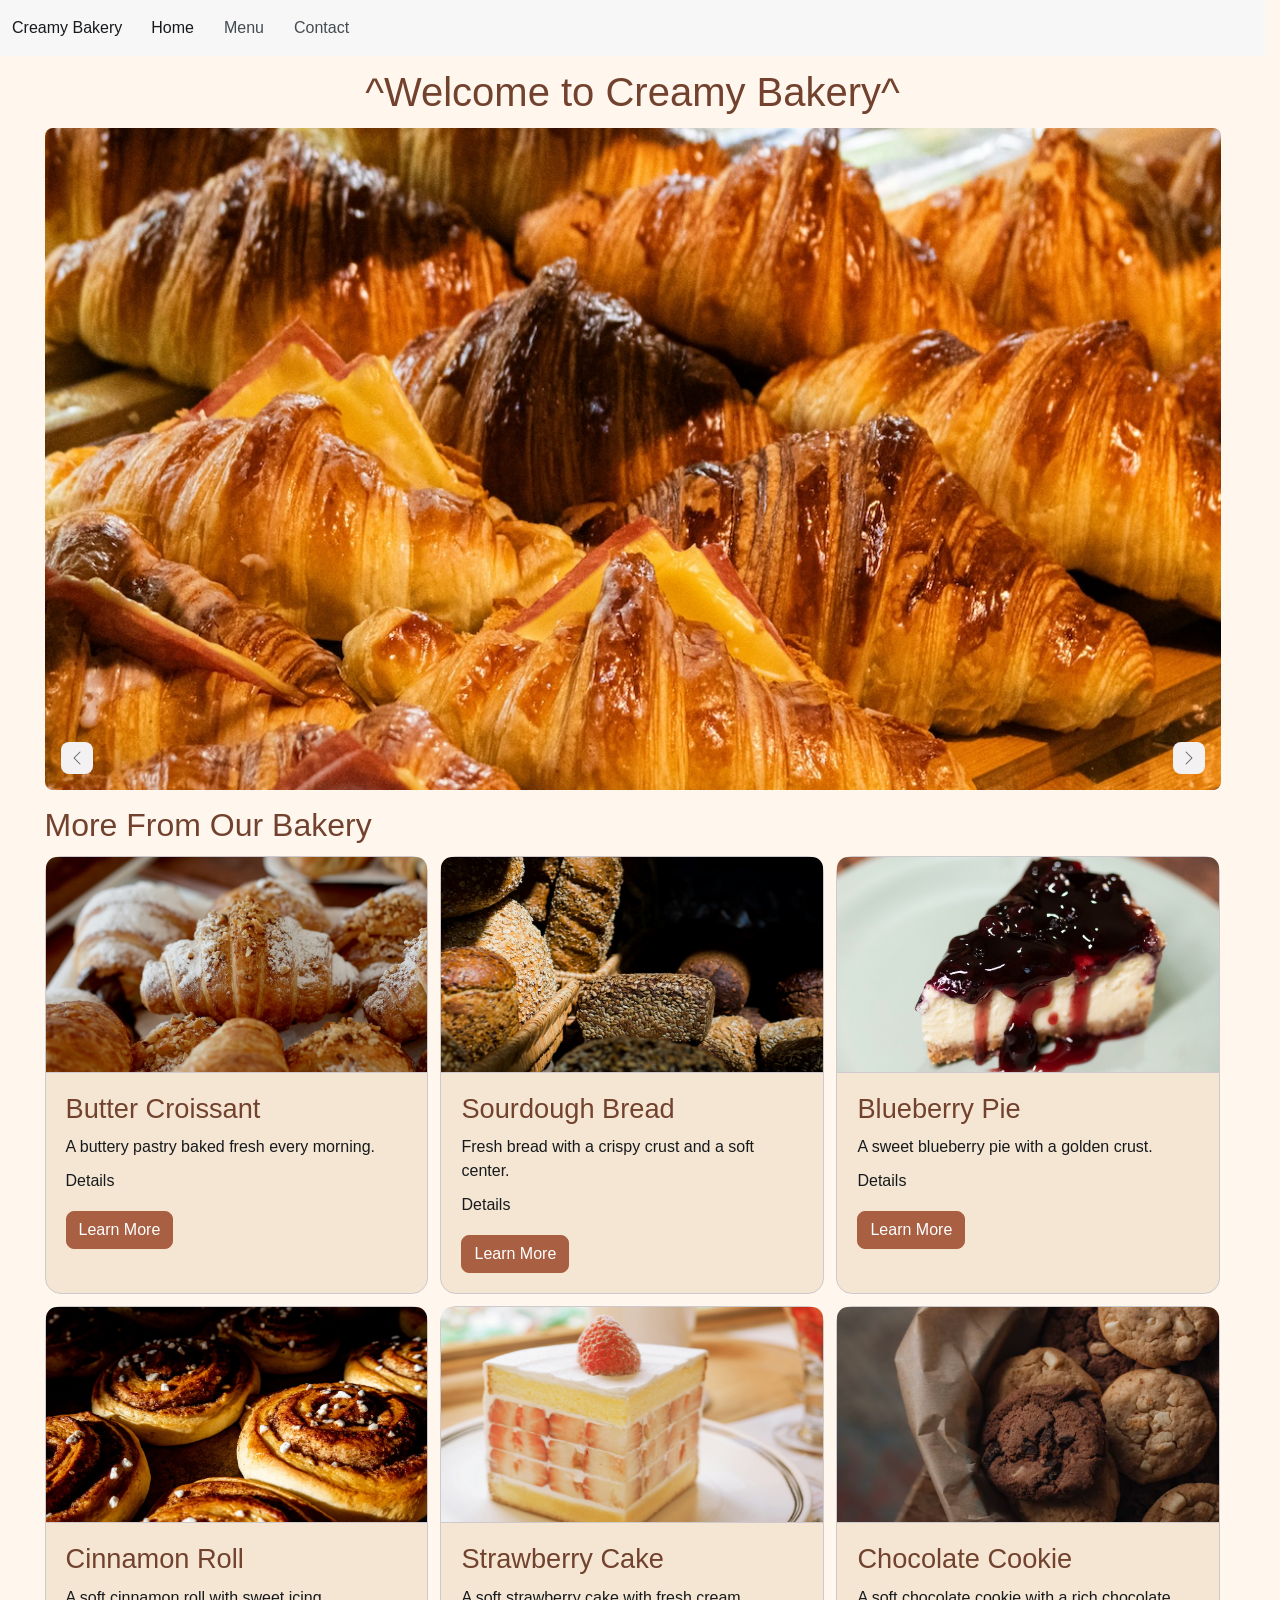
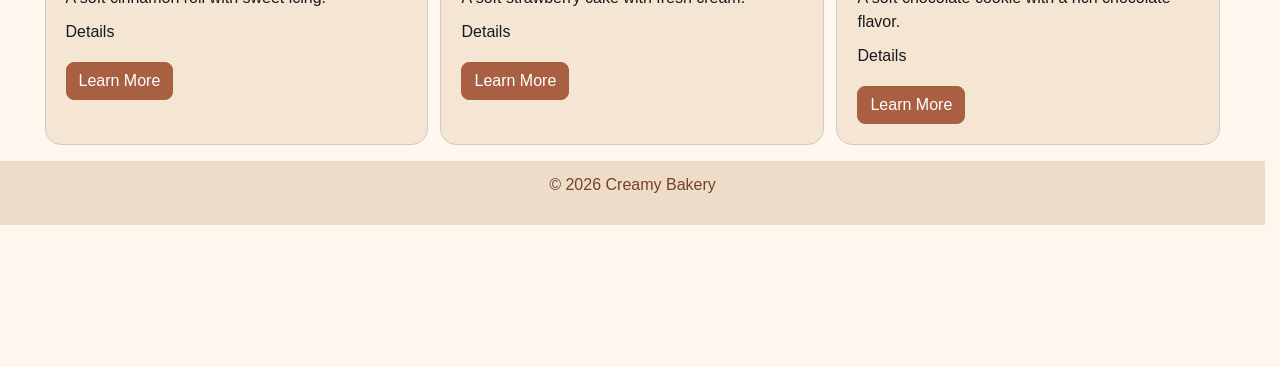
==== index.html @ a1c28848 "first commit" ====
<!DOCTYPE html>
<html lang="en">
<head>
    <meta charset="UTF-8">
    <meta name="viewport" content="width=device-width, initial-scale=1.0">
    <title>Creamy Bakery</title>

    <link rel="stylesheet" href="css/bootstrap.min.css">
    <link rel="stylesheet" href="css/style.css">
</head>
<body>
    
    <nav class="navbar md:navbar-expand bg-1 fg-2">
        <div class="container-fluid">
            <a class="navbar-brand" href="index.html">Creamy Bakery</a>
            
            <button class="btn-icon navbar-toggler" type="button"
                data-bs-toggle="drawer" data-bs-target="#navbarNav"
                aria-controls="navbarNav" aria-expanded="false"
                aria-label="Toggle navigation">
                <span class="navbar-toggler-icon" aria-hidden="true"></span>
            </button>
            
            <dialog class="drawer drawer-end" tabindex="-1" id="navbarNav" aria-labelledby="navbarNavLabel">
                <div class="drawer-header">
                    <h2 class="drawer-title" id="navbarNavLabel">Menu</h2>
                    <button type="button" class="btn-close"
                        data-bs-dismiss="drawer" aria-label="Close"></button>
                </div>
                
                <div class="drawer-body">
                    <ul class="navbar-nav">
                        <li class="nav-item">
                            <a class="nav-link active" aria-current="page" href="index.html">Home</a>
                        </li>
                        
                        <li class="nav-item">
                            <a class="nav-link" href="#">Menu</a>
                        </li>
                        
                        <li class="nav-item">
                            <a class="nav-link" href="contact.html">Contact</a>
                        </li>
                    </ul>
                </div>
            </dialog>
        </div>
    </nav>
    
    <main>
        <h1 class="text-center mt-4 mb-4"> ^Welcome to Creamy Bakery^ </h1>
        
        <div class="container">
            <div id="heroCarousel" class="carousel carousel-overlay">
                <div class="carousel-inner rounded-5">
                    <div class="carousel-item active">
                        <img src="images/Croissants.jpg" class="d-block w-100" alt="Freshly baked croissants">
                    </div>
                    
                    <div class="carousel-item">
                        <img src="images/Fresh Bread.jpg" class="d-block w-100" alt="Freshly baked bread">
                    </div>
                    
                    <div class="carousel-item">
                        <img src="images/Blueberry Pie.jpg" class="d-block w-100" alt="Blueberry pie">
                    </div>
                </div>
                
                <div class="carousel-overlay-controls">
                    <button class="btn-icon btn-sm btn-subtle theme-secondary" type="button"
                        data-bs-target="#heroCarousel" data-bs-slide="prev">
                        <span class="carousel-icon-prev" aria-hidden="true"></span>
                        <span class="visually-hidden">Previous</span>
                    </button>
                    
                    <button class="btn-icon btn-sm btn-subtle theme-secondary" type="button"
                        data-bs-target="#heroCarousel" data-bs-slide="next">
                        <span class="carousel-icon-next" aria-hidden="true"></span>
                        <span class="visually-hidden">Next</span>
                    </button>
                </div>
            </div>
        </div>
    
        <section class="container mt-5">
            <h2 class="mb-4">More From Our Bakery</h2>
            <div class="row g-4">

                <div class="col-12 md:col-6 lg:col-4">
                    <div class="card h-100">
                        <img src="images/Croissants2.jpg" class="card-img-top" alt="Freshly baked croissants">
                        
                        <div class="card-body">
                            <h3 class="card-title">Butter Croissant</h3>
                            <p class="card-text">A buttery pastry baked fresh every morning.</p>
                            
                            <details class="accordion-item">
                                <summary class="accordion-header">Details</summary>
                                <div class="accordion-body">Made with butter and baked until golden and crisp.</div>
                            </details>
                            
                            <button type="button" class="btn-solid theme-primary mt-3"
                                data-bs-toggle="dialog" data-bs-target="#productDialog1">Learn More</button>
                        </div>
                    </div>
                    
                    <dialog class="dialog" id="productDialog1" aria-labelledby="productDialogLabel1">
                        <div class="dialog-header">
                            <h2 class="dialog-title" id="productDialogLabel1">Butter Croissant</h2>
                            <button type="button" class="btn-close" data-bs-dismiss="dialog" aria-label="Close"></button>
                        </div>
                        
                        <div class="dialog-body">
                            <p> Our butter croissant has a crisp outside and a soft, buttery inside.</p>
                        </div>
                        
                        <div class="dialog-footer">
                            <button type="button" class="btn-solid theme-primary" data-bs-dismiss="dialog"> Close</button>
                        </div>
                    </dialog>
                </div>


                <div class="col-12 md:col-6 lg:col-4">
                    <div class="card h-100">
                        <img src="images/Fresh Bread2.jpg" class="card-img-top" alt="Freshly baked bread">

                        <div class="card-body">
                            <h3 class="card-title">Sourdough Bread</h3>
                            <p class="card-text">Fresh bread with a crispy crust and a soft center.</p>

                            <details class="accordion-item">
                                <summary class="accordion-header">Details</summary>
                                <div class="accordion-body">Made with a slow fermentation process for a rich flavor.</div>
                            </details>

                            <button type="button" class="btn-solid theme-primary mt-3"
                                data-bs-toggle="dialog" data-bs-target="#productDialog2">Learn More</button>
                        </div>
                    </div>

                    <dialog class="dialog" id="productDialog2" aria-labelledby="productDialogLabel2">
                        <div class="dialog-header">
                            <h2 class="dialog-title" id="productDialogLabel2">Sourdough Bread</h2>
                            <button type="button" class="btn-close" data-bs-dismiss="dialog" aria-label="Close"></button>
                        </div>

                        <div class="dialog-body">
                            <p>Our sourdough bread is slowly fermented and baked fresh for a crispy crust.</p>
                        </div>

                        <div class="dialog-footer">
                            <button type="button" class="btn-solid theme-primary" data-bs-dismiss="dialog">Close</button>
                        </div>
                    </dialog>
                </div>


                <div class="col-12 md:col-6 lg:col-4">
                    <div class="card h-100">
                        <img src="images/Blueberry Pie2.jpg" class="card-img-top" alt="Blueberry pie with a golden crust">

                        <div class="card-body">
                            <h3 class="card-title">Blueberry Pie</h3>
                            <p class="card-text">A sweet blueberry pie with a golden crust.</p>

                            <details class="accordion-item">
                                <summary class="accordion-header">Details</summary>
                                <div class="accordion-body">Filled with blueberries and baked until the crust is golden.</div>
                            </details>

                            <button type="button" class="btn-solid theme-primary mt-3"
                                data-bs-toggle="dialog" data-bs-target="#productDialog3">Learn More</button>
                        </div>
                    </div>

                    <dialog class="dialog" id="productDialog3" aria-labelledby="productDialogLabel3">
                        <div class="dialog-header">
                            <h2 class="dialog-title" id="productDialogLabel3">Blueberry Pie</h2>
                            <button type="button" class="btn-close" data-bs-dismiss="dialog" aria-label="Close"></button>
                        </div>

                        <div class="dialog-body">
                            <p>Our blueberry pie combines a sweet blueberry filling with a flaky crust.</p>
                        </div>

                        <div class="dialog-footer">
                            <button type="button" class="btn-solid theme-primary" data-bs-dismiss="dialog">Close</button>
                        </div>
                    </dialog>
                </div>


                <div class="col-12 md:col-6 lg:col-4">
                    <div class="card h-100">
                        <img src="images/Cinnamon Roll.jpg" class="card-img-top" alt="Fresh cinnamon roll with icing">

                        <div class="card-body">
                            <h3 class="card-title">Cinnamon Roll</h3>
                            <p class="card-text">A soft cinnamon roll with sweet icing.</p>

                            <details class="accordion-item">
                                <summary class="accordion-header">Details</summary>
                                <div class="accordion-body">Rolled with cinnamon sugar and topped with icing.</div>
                            </details>

                            <button type="button" class="btn-solid theme-primary mt-3"
                                data-bs-toggle="dialog" data-bs-target="#productDialog4">Learn More</button>
                        </div>
                    </div>

                    <dialog class="dialog" id="productDialog4" aria-labelledby="productDialogLabel4">
                        <div class="dialog-header">
                            <h2 class="dialog-title" id="productDialogLabel4">Cinnamon Roll</h2>
                            <button type="button" class="btn-close" data-bs-dismiss="dialog" aria-label="Close"></button>
                        </div>

                        <div class="dialog-body">
                            <p>Our cinnamon rolls are baked until soft and finished with a sweet icing.</p>
                        </div>

                        <div class="dialog-footer">
                            <button type="button" class="btn-solid theme-primary" data-bs-dismiss="dialog">Close</button>
                        </div>
                    </dialog>
                </div>


                <div class="col-12 md:col-6 lg:col-4">
                    <div class="card h-100">
                        <img src="images/Strawberry Cake.jpg" class="card-img-top" alt="Strawberry cake with cream and fresh strawberries">

                        <div class="card-body">
                            <h3 class="card-title">Strawberry Cake</h3>
                            <p class="card-text">A soft strawberry cake with fresh cream.</p>

                            <details class="accordion-item">
                                <summary class="accordion-header">Details</summary>
                                <div class="accordion-body">Made with soft sponge cake, cream, and fresh strawberries.</div>
                            </details>

                            <button type="button" class="btn-solid theme-primary mt-3"
                                data-bs-toggle="dialog" data-bs-target="#productDialog5">Learn More</button>
                        </div>
                    </div>

                    <dialog class="dialog" id="productDialog5" aria-labelledby="productDialogLabel5">
                        <div class="dialog-header">
                            <h2 class="dialog-title" id="productDialogLabel5">Strawberry Cake</h2>
                            <button type="button" class="btn-close" data-bs-dismiss="dialog" aria-label="Close"></button>
                        </div>

                        <div class="dialog-body">
                            <p>Our strawberry cake is made with soft sponge layers, fresh cream, and strawberries.</p>
                        </div>

                        <div class="dialog-footer">
                            <button type="button" class="btn-solid theme-primary" data-bs-dismiss="dialog">Close</button>
                        </div>
                    </dialog>
                </div>


                <div class="col-12 md:col-6 lg:col-4">
                    <div class="card h-100">
                        <img src="images/Chocolate Cookie.jpg" class="card-img-top" alt="Freshly baked chocolate cookie">

                        <div class="card-body">
                            <h3 class="card-title">Chocolate Cookie</h3>
                            <p class="card-text">A soft chocolate cookie with a rich chocolate flavor.</p>

                            <details class="accordion-item">
                                <summary class="accordion-header">Details</summary>
                                <div class="accordion-body">Made with chocolate chips and baked until golden.</div>
                            </details>

                            <button type="button" class="btn-solid theme-primary mt-3"
                                data-bs-toggle="dialog" data-bs-target="#productDialog6">Learn More</button>
                        </div>
                    </div>

                    <dialog class="dialog" id="productDialog6" aria-labelledby="productDialogLabel6">
                        <div class="dialog-header">
                            <h2 class="dialog-title" id="productDialogLabel6">Chocolate Cookie</h2>
                            <button type="button" class="btn-close" data-bs-dismiss="dialog" aria-label="Close"></button>
                        </div>

                        <div class="dialog-body">
                            <p>Our chocolate cookies are baked fresh with chocolate chips and a soft center.</p>
                        </div>

                        <div class="dialog-footer">
                            <button type="button" class="btn-solid theme-primary" data-bs-dismiss="dialog">Close</button>
                        </div>
                    </dialog>
                </div>

            </div>
        </section>
    </main>


    <footer class="bg-1 text-center p-4 mt-5">
        <p>© 2026 Creamy Bakery</p>
    </footer>
    
    <script type="module" src="js/bootstrap.bundle.min.js"></script>
</body>
</html>
---- css/style.css ----
:root {
    --bs-primary-bg: #A85F42;
    --bs-primary-fg: #A85F42;
    --bs-primary-fg-emphasis: #87462F;
    --bs-primary-border: #A85F42;
    --bs-primary-focus-ring: #A85F42;
    --bs-primary-contrast: #FFFFFF;
}
.btn-solid.theme-primary {
    --bs-theme-bg: #A85F42;
    --bs-theme-border: #A85F42;
    --bs-theme-contrast: #FFFFFF;
}
body {
    background-color: #FFF7EE;
    color: #5C4033;
}
h1, h2, h3 {
    color: #72422E;
}
.card {
    background-color: #F5E6D3;
    border-radius: 16px;
}
footer {
    background-color: #EEDBC8;
    color: #72422E;
}
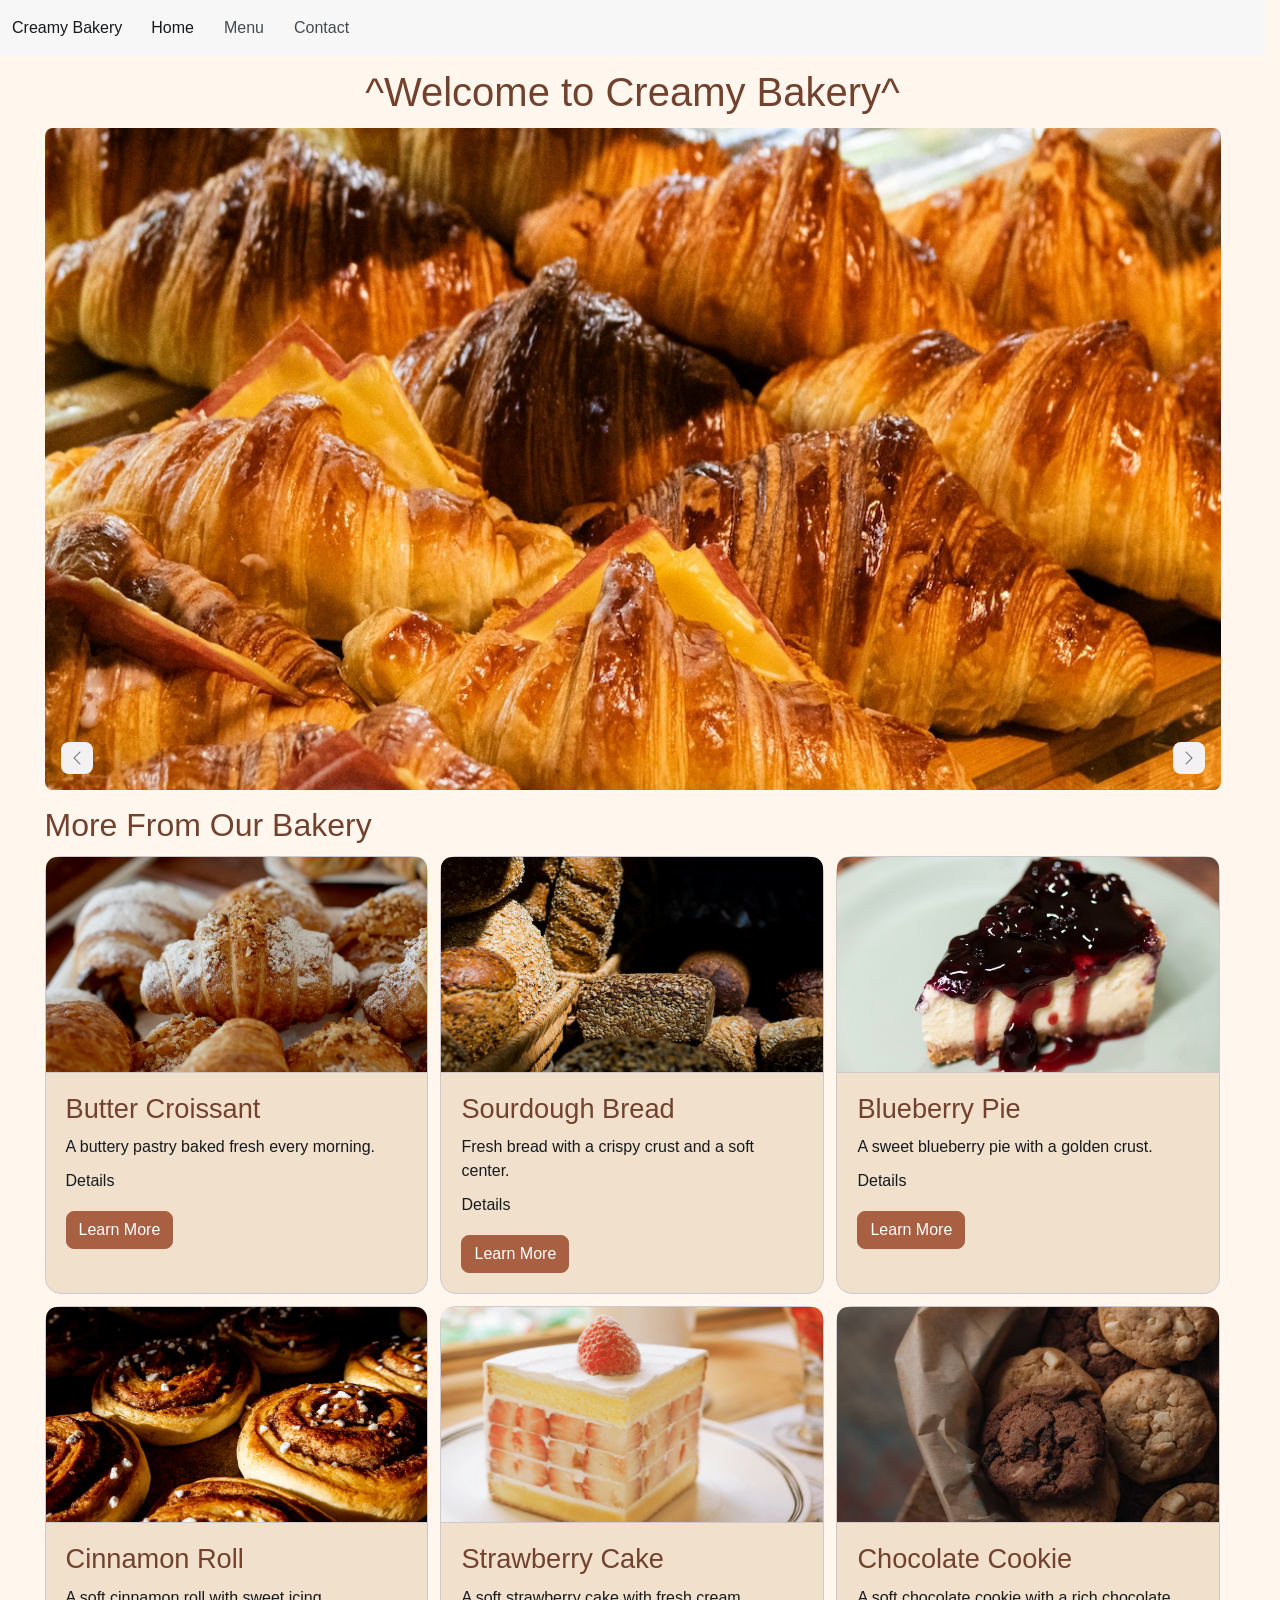
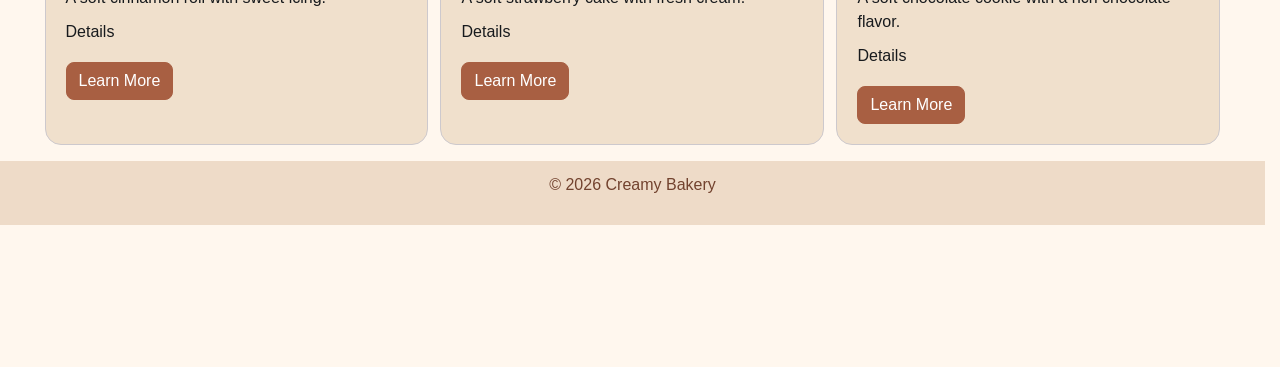
==== commit 37cc0c87: "Connect menu navigation to bakery products" ====
--- a/index.html
+++ b/index.html
@@ -35,7 +35,7 @@
                         </li>
                         
                         <li class="nav-item">
-                            <a class="nav-link" href="#">Menu</a>
+                            <a class="nav-link" href="index.html#menu">Menu</a>
                         </li>
                         
                         <li class="nav-item">
@@ -82,7 +82,7 @@
             </div>
         </div>
     
-        <section class="container mt-5">
+        <section class="container mt-5" id="menu">
             <h2 class="mb-4">More From Our Bakery</h2>
             <div class="row g-4">
 
@@ -123,7 +123,7 @@
 
                 <div class="col-12 md:col-6 lg:col-4">
                     <div class="card h-100">
-                        <img src="images/Fresh Bread2.jpg" class="card-img-top" alt="Freshly baked bread">
+                        <img src="images/Fresh Bread2.jpg" class="card-img-top" alt="Freshly baked sourdough bread">
 
                         <div class="card-body">
                             <h3 class="card-title">Sourdough Bread</h3>
--- a/css/style.css
+++ b/css/style.css
@@ -19,7 +19,7 @@
     color: #72422E;
 }
 .card {
-    background-color: #F5E6D3;
+    background-color: #f0e0cc;
     border-radius: 16px;
 }
 footer {
